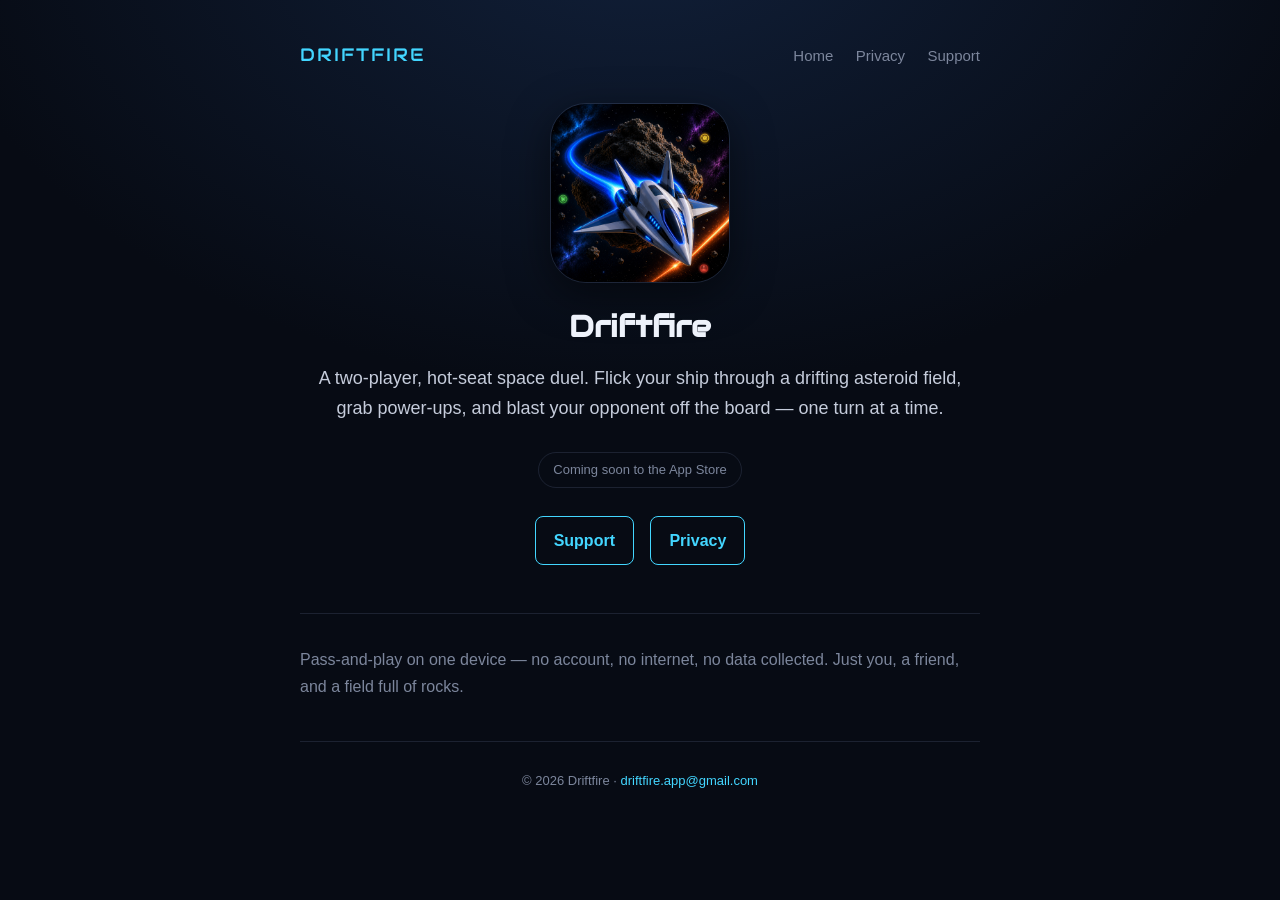
==== index.html @ 2de9d7df "site: match the in-game wordmark font (Audiowide, OFL) + cache-bust CSS" ====
<!doctype html>
<html lang="en">
<head>
  <meta charset="utf-8">
  <meta name="viewport" content="width=device-width, initial-scale=1">
  <title>Driftfire</title>
  <meta name="description" content="Driftfire — a two-player hot-seat space duel through a drifting asteroid field.">
  <link rel="stylesheet" href="style.css?v=2">
  <link rel="icon" href="assets/hero.png?v=2">
</head>
<body>
  <div class="wrap">
    <header class="site">
      <a class="brand" href="./">DRIFTFIRE</a>
      <nav>
        <a href="./">Home</a>
        <a href="privacy.html">Privacy</a>
        <a href="support.html">Support</a>
      </nav>
    </header>

    <section class="hero">
      <img src="assets/hero.png?v=2" alt="Driftfire app icon — a starfighter banking around an asteroid">
      <h1>Driftfire</h1>
      <p class="lead">A two-player, hot-seat space duel. Flick your ship through a drifting
        asteroid field, grab power-ups, and blast your opponent off the board — one turn at a time.</p>
      <div class="badge">Coming soon to the App Store</div>
      <div class="btns">
        <a class="btn" href="support.html">Support</a>
        <a class="btn" href="privacy.html">Privacy</a>
      </div>
    </section>

    <hr>
    <p class="muted">Pass-and-play on one device — no account, no internet, no data collected.
      Just you, a friend, and a field full of rocks.</p>

    <footer class="site">
      &copy; 2026 Driftfire &middot;
      <a href="mailto:driftfire.app@gmail.com">driftfire.app@gmail.com</a>
    </footer>
  </div>
</body>
</html>
---- style.css ----
:root {
  --bg: #070b14;
  --panel: rgba(255, 255, 255, 0.03);
  --text: #c5ccdb;
  --head: #eef2fb;
  --muted: #7c869c;
  --accent: #43d6ff;
  --border: rgba(120, 140, 180, 0.18);
}
@font-face {
  font-family: "Audiowide";
  src: url("assets/fonts/Audiowide-Regular.ttf") format("truetype");
  font-display: swap;
}
* { box-sizing: border-box; }
html { -webkit-text-size-adjust: 100%; }
body {
  margin: 0;
  font: 16px/1.7 -apple-system, BlinkMacSystemFont, "Segoe UI", Roboto, Helvetica, Arial, sans-serif;
  color: var(--text);
  background: radial-gradient(1200px 800px at 50% -10%, #11203a 0%, #070b14 60%) no-repeat, var(--bg);
  background-attachment: fixed;
  min-height: 100vh;
}
.wrap { max-width: 720px; margin: 0 auto; padding: 32px 20px 64px; }
header.site {
  display: flex; align-items: center; justify-content: space-between;
  padding: 8px 0 24px; flex-wrap: wrap; gap: 8px;
}
header.site .brand {
  font-family: "Audiowide", system-ui, sans-serif; color: var(--accent); letter-spacing: 2px;
  text-decoration: none; font-size: 18px;
}
header.site nav a { color: var(--muted); text-decoration: none; margin-left: 18px; font-size: 15px; }
header.site nav a:hover { color: var(--accent); }
a { color: var(--accent); text-decoration: none; }
a:hover { text-decoration: underline; }
h1 { font-family: "Audiowide", system-ui, sans-serif; color: var(--head); font-size: 30px; line-height: 1.2; margin: 0.2em 0 0.4em; }
h2 { color: var(--head); font-size: 20px; margin: 1.8em 0 0.5em; }
.muted { color: var(--muted); }
.hero { text-align: center; padding: 8px 0; }
.hero img {
  width: 180px; height: 180px; border-radius: 36px;
  box-shadow: 0 12px 40px rgba(0, 0, 0, 0.5); border: 1px solid var(--border);
}
.hero h1 { margin-top: 18px; }
.lead { font-size: 18px; }
.badge {
  display: inline-block; margin-top: 10px; padding: 6px 14px;
  border: 1px solid var(--border); border-radius: 999px; color: var(--muted); font-size: 13px;
}
.btns { margin: 22px 0 8px; }
.btn {
  display: inline-block; padding: 10px 18px; border: 1px solid var(--accent);
  border-radius: 8px; color: var(--accent); margin: 6px 6px 0; font-weight: 600;
}
.btn:hover { background: rgba(67, 214, 255, 0.1); text-decoration: none; }
.card { background: var(--panel); border: 1px solid var(--border); border-radius: 12px; padding: 2px 22px; margin: 18px 0; }
hr { border: 0; border-top: 1px solid var(--border); margin: 32px 0; }
footer.site {
  color: var(--muted); font-size: 13px; text-align: center;
  padding-top: 28px; border-top: 1px solid var(--border); margin-top: 40px;
}
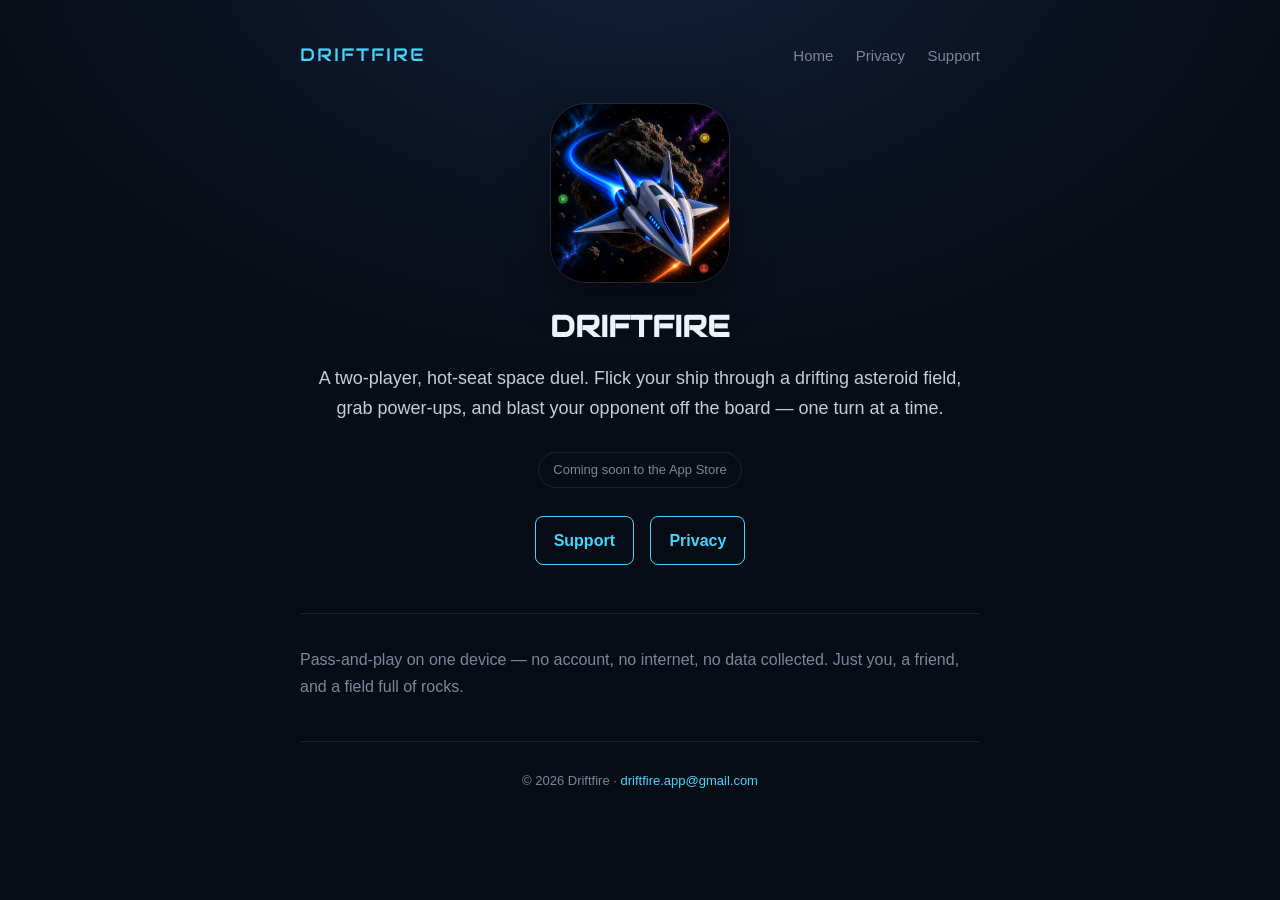
==== commit ceb7b5b0: "site: all-caps DRIFTFIRE wordmark (match app) + document the cache-busting convention" ====
--- a/index.html
+++ b/index.html
@@ -7,6 +7,9 @@
   <meta name="description" content="Driftfire — a two-player hot-seat space duel through a drifting asteroid field.">
   <link rel="stylesheet" href="style.css?v=2">
   <link rel="icon" href="assets/hero.png?v=2">
+  <!-- Cache-busting: GitHub Pages caches assets by filename. When you change a committed asset
+       (hero.png, style.css, a font), bump the ?v=N on its refs here (and CSS @font-face) or
+       visitors keep seeing the old one. See README. -->
 </head>
 <body>
   <div class="wrap">
@@ -21,7 +24,7 @@
 
     <section class="hero">
       <img src="assets/hero.png?v=2" alt="Driftfire app icon — a starfighter banking around an asteroid">
-      <h1>Driftfire</h1>
+      <h1>DRIFTFIRE</h1>
       <p class="lead">A two-player, hot-seat space duel. Flick your ship through a drifting
         asteroid field, grab power-ups, and blast your opponent off the board — one turn at a time.</p>
       <div class="badge">Coming soon to the App Store</div>
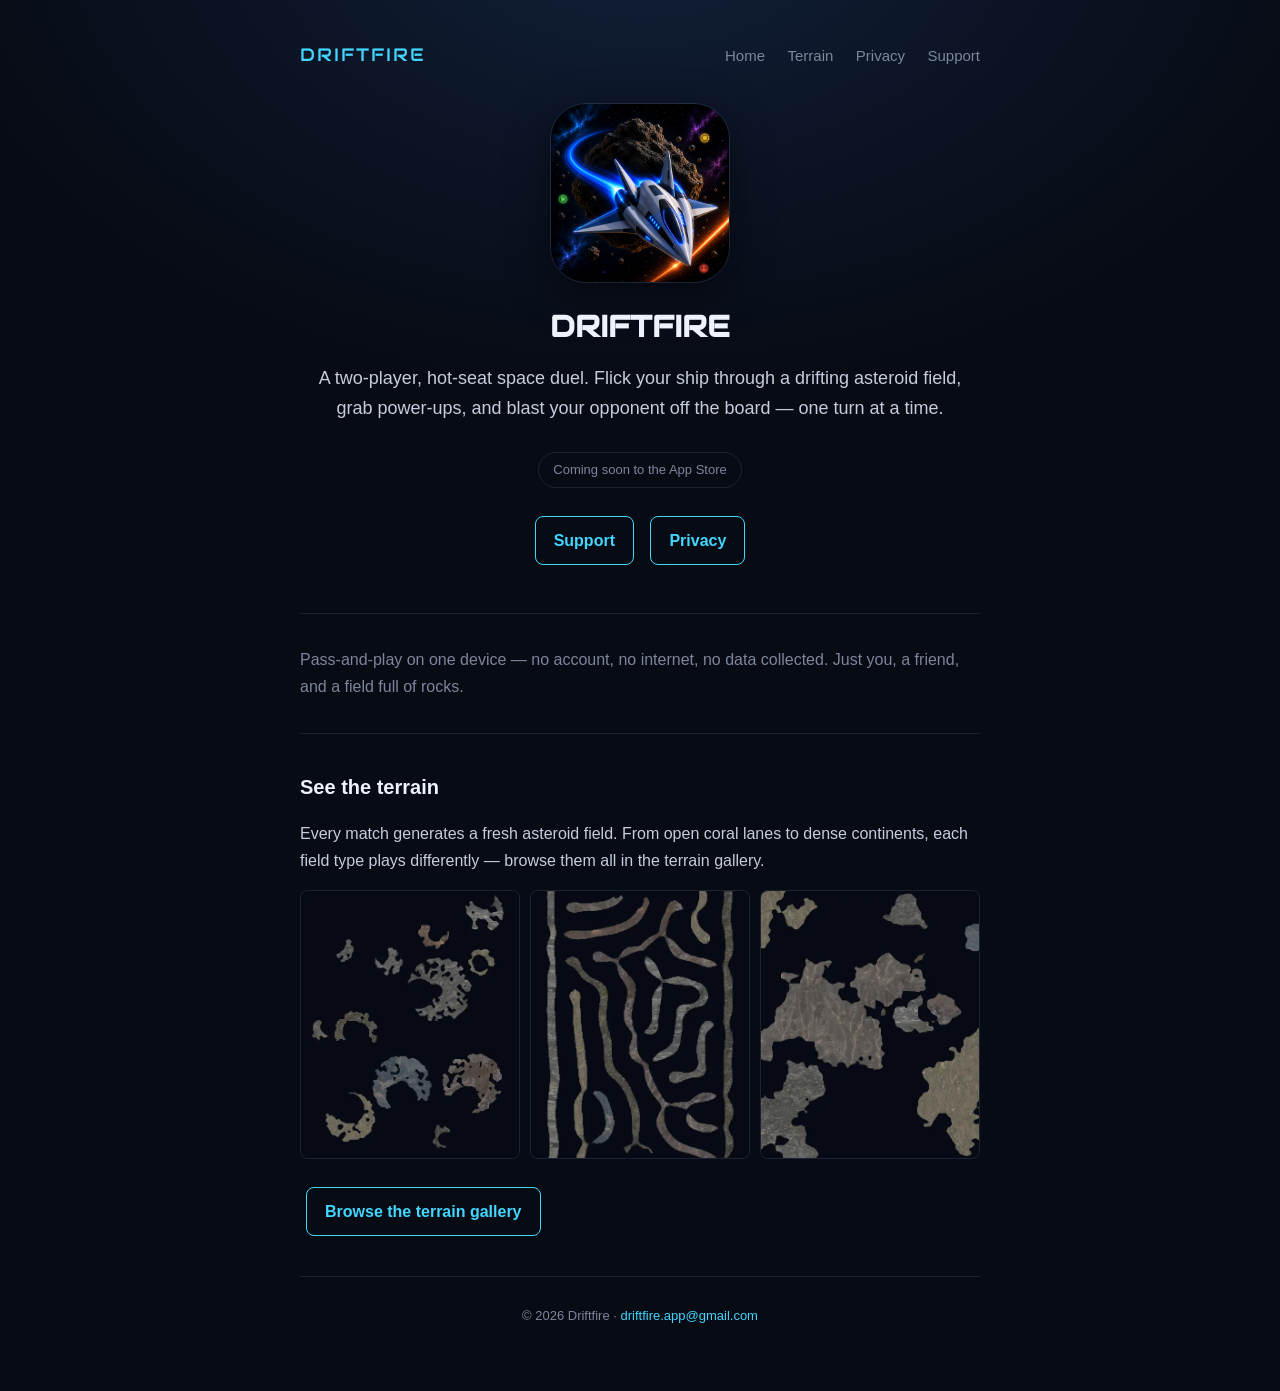
==== commit eba2fc1b: "site: add asteroid terrain gallery page A new gallery.html showing a sample board for every asteroid" ====
--- a/index.html
+++ b/index.html
@@ -5,7 +5,7 @@
   <meta name="viewport" content="width=device-width, initial-scale=1">
   <title>Driftfire</title>
   <meta name="description" content="Driftfire — a two-player hot-seat space duel through a drifting asteroid field.">
-  <link rel="stylesheet" href="style.css?v=2">
+  <link rel="stylesheet" href="style.css?v=3">
   <link rel="icon" href="assets/hero.png?v=2">
   <!-- Cache-busting: GitHub Pages caches assets by filename. When you change a committed asset
        (hero.png, style.css, a font), bump the ?v=N on its refs here (and CSS @font-face) or
@@ -17,6 +17,7 @@
       <a class="brand" href="./">DRIFTFIRE</a>
       <nav>
         <a href="./">Home</a>
+        <a href="gallery.html">Terrain</a>
         <a href="privacy.html">Privacy</a>
         <a href="support.html">Support</a>
       </nav>
@@ -38,6 +39,21 @@
     <p class="muted">Pass-and-play on one device — no account, no internet, no data collected.
       Just you, a friend, and a field full of rocks.</p>
 
+    <hr>
+    <section>
+      <h2>See the terrain</h2>
+      <p>Every match generates a fresh asteroid field. From open coral lanes to dense continents,
+        each field type plays differently — browse them all in the terrain gallery.</p>
+      <div class="teaser-shots">
+        <img src="assets/asteroid-gallery/caves_1001.webp?v=1" alt="A Caves asteroid field" loading="lazy" decoding="async">
+        <img src="assets/asteroid-gallery/coral_open_1001.webp?v=1" alt="An open Coral asteroid field" loading="lazy" decoding="async">
+        <img src="assets/asteroid-gallery/erosion_1001.webp?v=1" alt="A Continents asteroid field" loading="lazy" decoding="async">
+      </div>
+      <div class="btns">
+        <a class="btn" href="gallery.html">Browse the terrain gallery</a>
+      </div>
+    </section>
+
     <footer class="site">
       &copy; 2026 Driftfire &middot;
       <a href="mailto:driftfire.app@gmail.com">driftfire.app@gmail.com</a>
--- a/style.css
+++ b/style.css
@@ -61,3 +61,35 @@
   color: var(--muted); font-size: 13px; text-align: center;
   padding-top: 28px; border-top: 1px solid var(--border); margin-top: 40px;
 }
+header.site nav a[aria-current="page"] { color: var(--head); }
+
+/* --- Asteroid terrain gallery (gallery.html) --- */
+.wrap-wide { max-width: 940px; }
+h2.section {
+  font-family: "Audiowide", system-ui, sans-serif;
+  color: var(--accent); font-size: 14px; letter-spacing: 1.5px; text-transform: uppercase;
+  margin: 2.6em 0 0.6em; padding-bottom: 8px; border-bottom: 1px solid var(--border);
+}
+.style { margin: 0 0 26px; }
+.style-head { display: flex; align-items: baseline; gap: 10px; flex-wrap: wrap; }
+.style-head h3 { color: var(--head); font-size: 18px; margin: 0; }
+.tag {
+  font-size: 11px; letter-spacing: 0.5px; text-transform: uppercase;
+  padding: 2px 9px; border-radius: 999px; border: 1px solid var(--border); color: var(--muted);
+}
+.tag-rec { border-color: var(--accent); color: var(--accent); }
+.style .desc { margin: 8px 0 12px; }
+/* One sample board per style, shown at a fixed preview width; max-width:100% caps it on a phone. */
+.shots img {
+  width: 320px; max-width: 100%; height: auto; display: block; border-radius: 8px;
+  border: 1px solid var(--border); background: var(--bg);
+}
+
+/* Home-page gallery teaser — a 3-across grid. minmax(0, 1fr), not 1fr: 1fr tracks keep
+   min-width:auto, so the images' intrinsic width would force the grid wider than a phone viewport
+   and scroll the page sideways. */
+.teaser-shots { display: grid; grid-template-columns: repeat(3, minmax(0, 1fr)); gap: 10px; margin: 16px 0; }
+.teaser-shots img {
+  width: 100%; height: auto; display: block; border-radius: 8px;
+  border: 1px solid var(--border); background: var(--bg);
+}
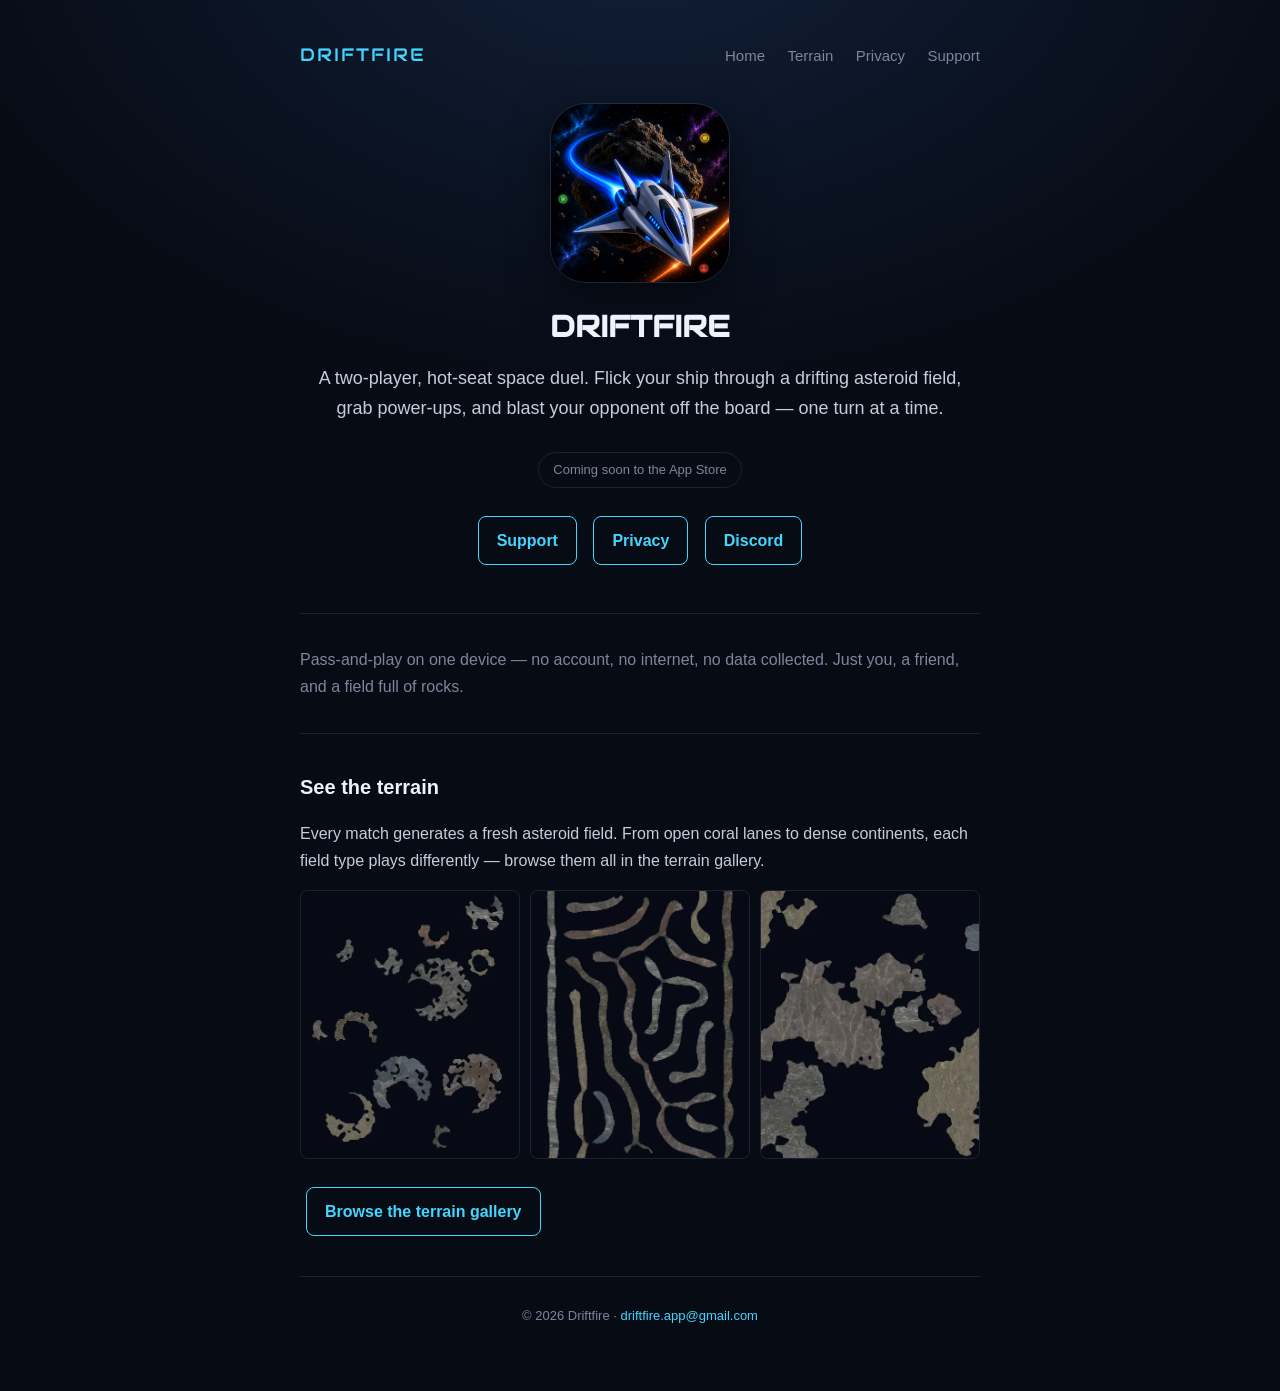
==== commit 45993b9f: "site: prefer the in-game report; demote GitHub to secondary; add Discord The in-game 'Report a probl" ====
--- a/index.html
+++ b/index.html
@@ -5,7 +5,7 @@
   <meta name="viewport" content="width=device-width, initial-scale=1">
   <title>Driftfire</title>
   <meta name="description" content="Driftfire — a two-player hot-seat space duel through a drifting asteroid field.">
-  <link rel="stylesheet" href="style.css?v=3">
+  <link rel="stylesheet" href="style.css?v=5">
   <link rel="icon" href="assets/hero.png?v=2">
   <!-- Cache-busting: GitHub Pages caches assets by filename. When you change a committed asset
        (hero.png, style.css, a font), bump the ?v=N on its refs here (and CSS @font-face) or
@@ -32,6 +32,7 @@
       <div class="btns">
         <a class="btn" href="support.html">Support</a>
         <a class="btn" href="privacy.html">Privacy</a>
+        <a class="btn" href="https://discord.gg/fnXEzUDzbh">Discord</a>
       </div>
     </section>
 
@@ -45,9 +46,9 @@
       <p>Every match generates a fresh asteroid field. From open coral lanes to dense continents,
         each field type plays differently — browse them all in the terrain gallery.</p>
       <div class="teaser-shots">
-        <img src="assets/asteroid-gallery/caves_1001.webp?v=1" alt="A Caves asteroid field" loading="lazy" decoding="async">
-        <img src="assets/asteroid-gallery/coral_open_1001.webp?v=1" alt="An open Coral asteroid field" loading="lazy" decoding="async">
-        <img src="assets/asteroid-gallery/erosion_1001.webp?v=1" alt="A Continents asteroid field" loading="lazy" decoding="async">
+        <img src="assets/asteroid-gallery/caves_1001.webp?v=2" alt="A Caves asteroid field" loading="lazy" decoding="async">
+        <img src="assets/asteroid-gallery/coral_open_1001.webp?v=2" alt="An open Coral asteroid field" loading="lazy" decoding="async">
+        <img src="assets/asteroid-gallery/erosion_1001.webp?v=2" alt="A Continents asteroid field" loading="lazy" decoding="async">
       </div>
       <div class="btns">
         <a class="btn" href="gallery.html">Browse the terrain gallery</a>
--- a/style.css
+++ b/style.css
@@ -65,11 +65,6 @@
 
 /* --- Asteroid terrain gallery (gallery.html) --- */
 .wrap-wide { max-width: 940px; }
-h2.section {
-  font-family: "Audiowide", system-ui, sans-serif;
-  color: var(--accent); font-size: 14px; letter-spacing: 1.5px; text-transform: uppercase;
-  margin: 2.6em 0 0.6em; padding-bottom: 8px; border-bottom: 1px solid var(--border);
-}
 .style { margin: 0 0 26px; }
 .style-head { display: flex; align-items: baseline; gap: 10px; flex-wrap: wrap; }
 .style-head h3 { color: var(--head); font-size: 18px; margin: 0; }
@@ -79,9 +74,20 @@
 }
 .tag-rec { border-color: var(--accent); color: var(--accent); }
 .style .desc { margin: 8px 0 12px; }
-/* One sample board per style, shown at a fixed preview width; max-width:100% caps it on a phone. */
-.shots img {
-  width: 320px; max-width: 100%; height: auto; display: block; border-radius: 8px;
+/* Each style's default-parameter lead: one image at a comfortable headline size. */
+.lead-shot img {
+  width: 380px; max-width: 100%; height: auto; display: block; border-radius: 8px;
+  border: 1px solid var(--border); background: var(--bg);
+}
+/* A param-varying style's randomized variations: a smaller 3-across strip below the lead.
+   minmax(0, 1fr), not 1fr, so the thumbnails shrink on a phone instead of overflowing the viewport. */
+.variations { margin-top: 12px; }
+.vary-label { color: var(--muted); font-size: 13px; margin: 0 0 8px; }
+.vary-shots {
+  display: grid; grid-template-columns: repeat(3, minmax(0, 1fr)); gap: 8px; max-width: 460px;
+}
+.vary-shots img {
+  width: 100%; height: auto; display: block; border-radius: 6px;
   border: 1px solid var(--border); background: var(--bg);
 }
 
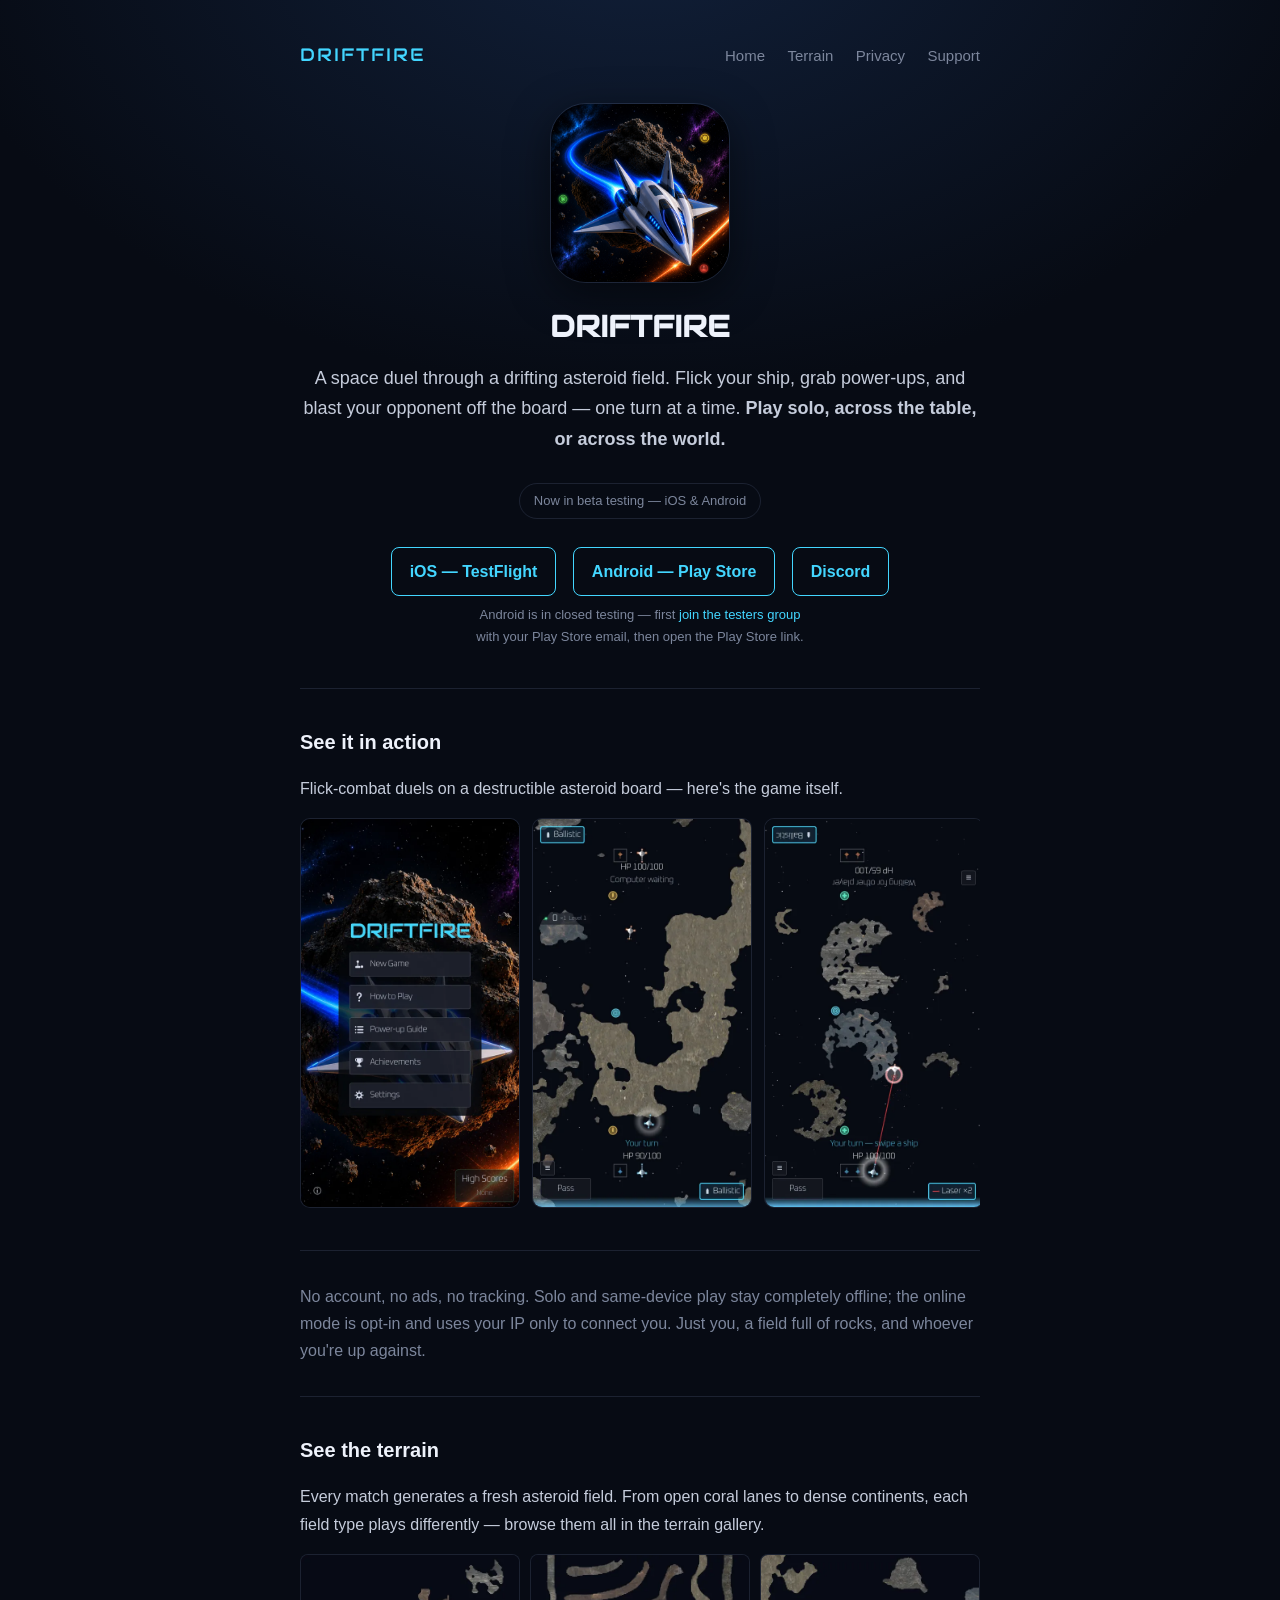
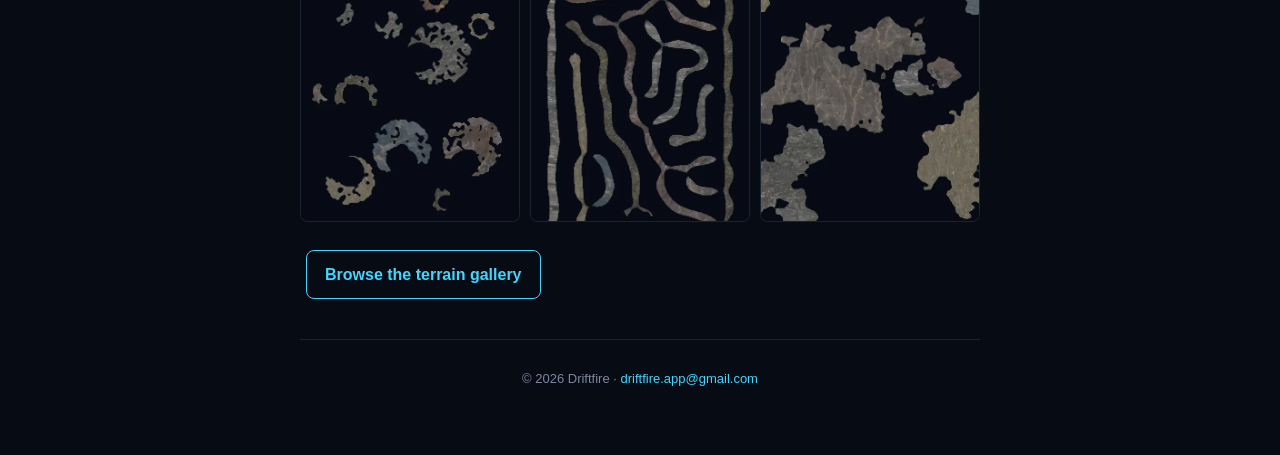
==== commit 3ea9cc04: "Add gameplay screenshots and reposition site for solo/local/online beta Screenshots (index.html): - " ====
--- a/index.html
+++ b/index.html
@@ -4,8 +4,8 @@
   <meta charset="utf-8">
   <meta name="viewport" content="width=device-width, initial-scale=1">
   <title>Driftfire</title>
-  <meta name="description" content="Driftfire — a two-player hot-seat space duel through a drifting asteroid field.">
-  <link rel="stylesheet" href="style.css?v=5">
+  <meta name="description" content="Driftfire — a space duel through a drifting asteroid field. Play solo, across the table, or across the world.">
+  <link rel="stylesheet" href="style.css?v=6">
   <link rel="icon" href="assets/hero.png?v=2">
   <!-- Cache-busting: GitHub Pages caches assets by filename. When you change a committed asset
        (hero.png, style.css, a font), bump the ?v=N on its refs here (and CSS @font-face) or
@@ -26,19 +26,41 @@
     <section class="hero">
       <img src="assets/hero.png?v=2" alt="Driftfire app icon — a starfighter banking around an asteroid">
       <h1>DRIFTFIRE</h1>
-      <p class="lead">A two-player, hot-seat space duel. Flick your ship through a drifting
-        asteroid field, grab power-ups, and blast your opponent off the board — one turn at a time.</p>
-      <div class="badge">Coming soon to the App Store</div>
+      <p class="lead">A space duel through a drifting asteroid field. Flick your ship, grab
+        power-ups, and blast your opponent off the board — one turn at a time.
+        <strong>Play solo, across the table, or across the world.</strong></p>
+      <div class="badge">Now in beta testing — iOS &amp; Android</div>
       <div class="btns">
-        <a class="btn" href="support.html">Support</a>
-        <a class="btn" href="privacy.html">Privacy</a>
+        <a class="btn" href="https://testflight.apple.com/join/Y1Fp7TJX">iOS — TestFlight</a>
+        <a class="btn" href="https://play.google.com/apps/testing/app.driftfire.game">Android — Play Store</a>
         <a class="btn" href="https://discord.gg/fnXEzUDzbh">Discord</a>
+      </div>
+      <p class="muted beta-note">Android is in closed testing — first
+        <a href="https://groups.google.com/g/driftfireplay.testers">join the testers group</a>
+        with your Play&nbsp;Store email, then open the Play Store link.</p>
+    </section>
+
+    <hr>
+    <section>
+      <h2>See it in action</h2>
+      <p>Flick-combat duels on a destructible asteroid board — here's the game itself.</p>
+      <div class="shots-shelf">
+        <img src="assets/screenshots/01-menu.webp"
+             alt="Driftfire's main menu — the logo over a starfighter banking around a glowing asteroid, with New Game, How to Play, Power-up Guide, Achievements, and Settings."
+             width="540" height="960" loading="lazy" decoding="async">
+        <img src="assets/screenshots/02-battle-vs-ai.webp"
+             alt="A turn-based match against the computer: two starfighters over a tan asteroid field, health bars, a Ballistic weapon selected, and the 'Your turn' prompt."
+             width="540" height="960" loading="lazy" decoding="async">
+        <img src="assets/screenshots/03-beam-strike.webp"
+             alt="A laser strike landing for 35 damage on an enemy ship among bored-out asteroids, with the 'Your turn — swipe a ship' prompt and a Laser ×2 weapon."
+             width="540" height="960" loading="lazy" decoding="async">
       </div>
     </section>
 
     <hr>
-    <p class="muted">Pass-and-play on one device — no account, no internet, no data collected.
-      Just you, a friend, and a field full of rocks.</p>
+    <p class="muted">No account, no ads, no tracking. Solo and same-device play stay completely
+      offline; the online mode is opt-in and uses your IP only to connect you. Just you, a field
+      full of rocks, and whoever you're up against.</p>
 
     <hr>
     <section>
--- a/style.css
+++ b/style.css
@@ -99,3 +99,21 @@
   width: 100%; height: auto; display: block; border-radius: 8px;
   border: 1px solid var(--border); background: var(--bg);
 }
+
+/* Under the store buttons: the Android closed-testing caveat. */
+.beta-note { font-size: 13px; margin: 6px auto 0; max-width: 46ch; }
+
+/* Home-page gameplay screenshots — a horizontal, swipeable shelf. Phone shots are tall (9:16), so a
+   scroll-snap row keeps each one legible on a phone (one image plus a peek of the next, native
+   swipe) instead of shrinking a desktop row to illegibility or blowing up the page height. The row
+   scrolls sideways INSIDE itself; the page body never does. */
+.shots-shelf {
+  display: flex; gap: 12px; margin: 16px 0; padding-bottom: 10px;
+  overflow-x: auto; scroll-snap-type: x mandatory;
+  -webkit-overflow-scrolling: touch;
+  scrollbar-width: thin; scrollbar-color: var(--border) transparent;
+}
+.shots-shelf img {
+  flex: 0 0 auto; width: 220px; max-width: 78vw; height: auto; scroll-snap-align: start;
+  border-radius: 10px; border: 1px solid var(--border); background: var(--bg);
+}
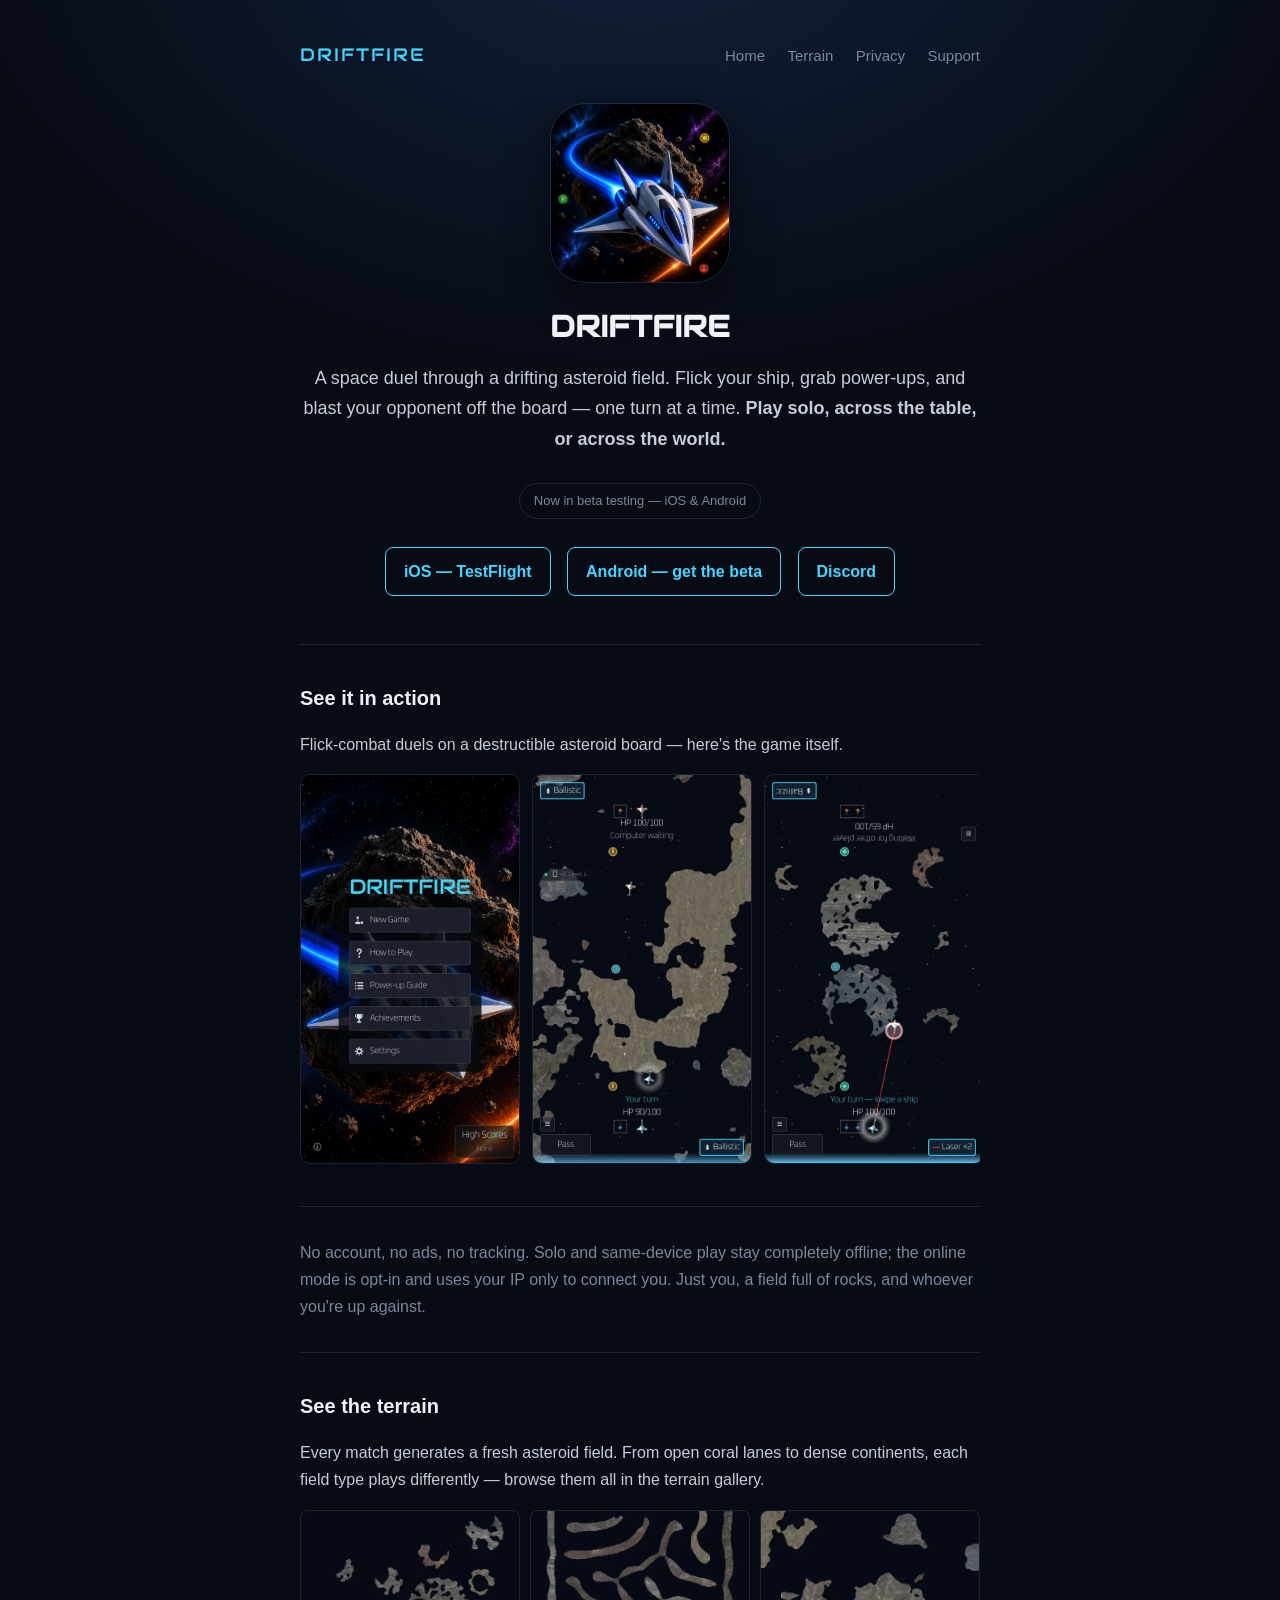
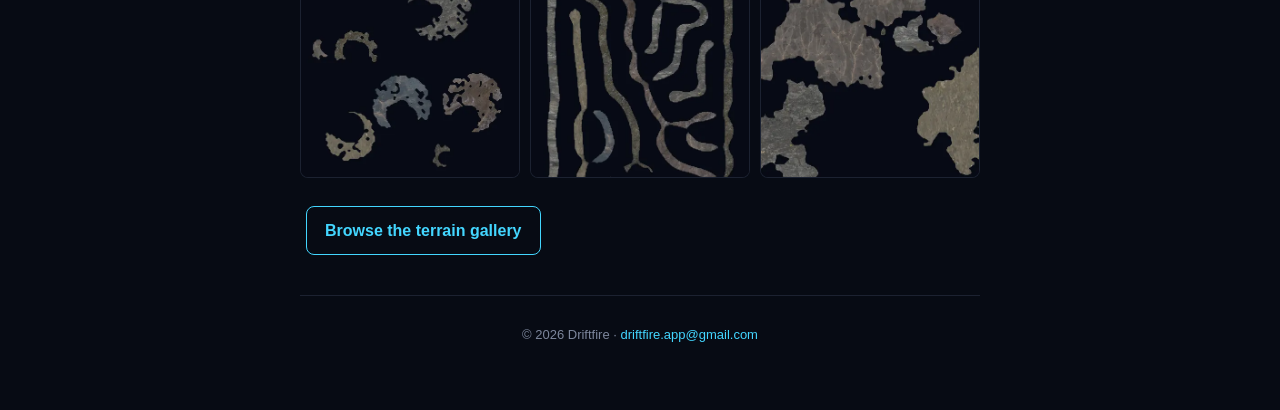
==== commit 911a2b72: "Android beta: dedicated onboarding page instead of a bare Play link A direct play.google.com/apps/te" ====
--- a/index.html
+++ b/index.html
@@ -32,12 +32,9 @@
       <div class="badge">Now in beta testing — iOS &amp; Android</div>
       <div class="btns">
         <a class="btn" href="https://testflight.apple.com/join/Y1Fp7TJX">iOS — TestFlight</a>
-        <a class="btn" href="https://play.google.com/apps/testing/app.driftfire.game">Android — Play Store</a>
+        <a class="btn" href="android-beta.html">Android — get the beta</a>
         <a class="btn" href="https://discord.gg/fnXEzUDzbh">Discord</a>
       </div>
-      <p class="muted beta-note">Android is in closed testing — first
-        <a href="https://groups.google.com/g/driftfireplay.testers">join the testers group</a>
-        with your Play&nbsp;Store email, then open the Play Store link.</p>
     </section>
 
     <hr>
--- a/style.css
+++ b/style.css
@@ -100,9 +100,6 @@
   border: 1px solid var(--border); background: var(--bg);
 }
 
-/* Under the store buttons: the Android closed-testing caveat. */
-.beta-note { font-size: 13px; margin: 6px auto 0; max-width: 46ch; }
-
 /* Home-page gameplay screenshots — a horizontal, swipeable shelf. Phone shots are tall (9:16), so a
    scroll-snap row keeps each one legible on a phone (one image plus a peek of the next, native
    swipe) instead of shrinking a desktop row to illegibility or blowing up the page height. The row
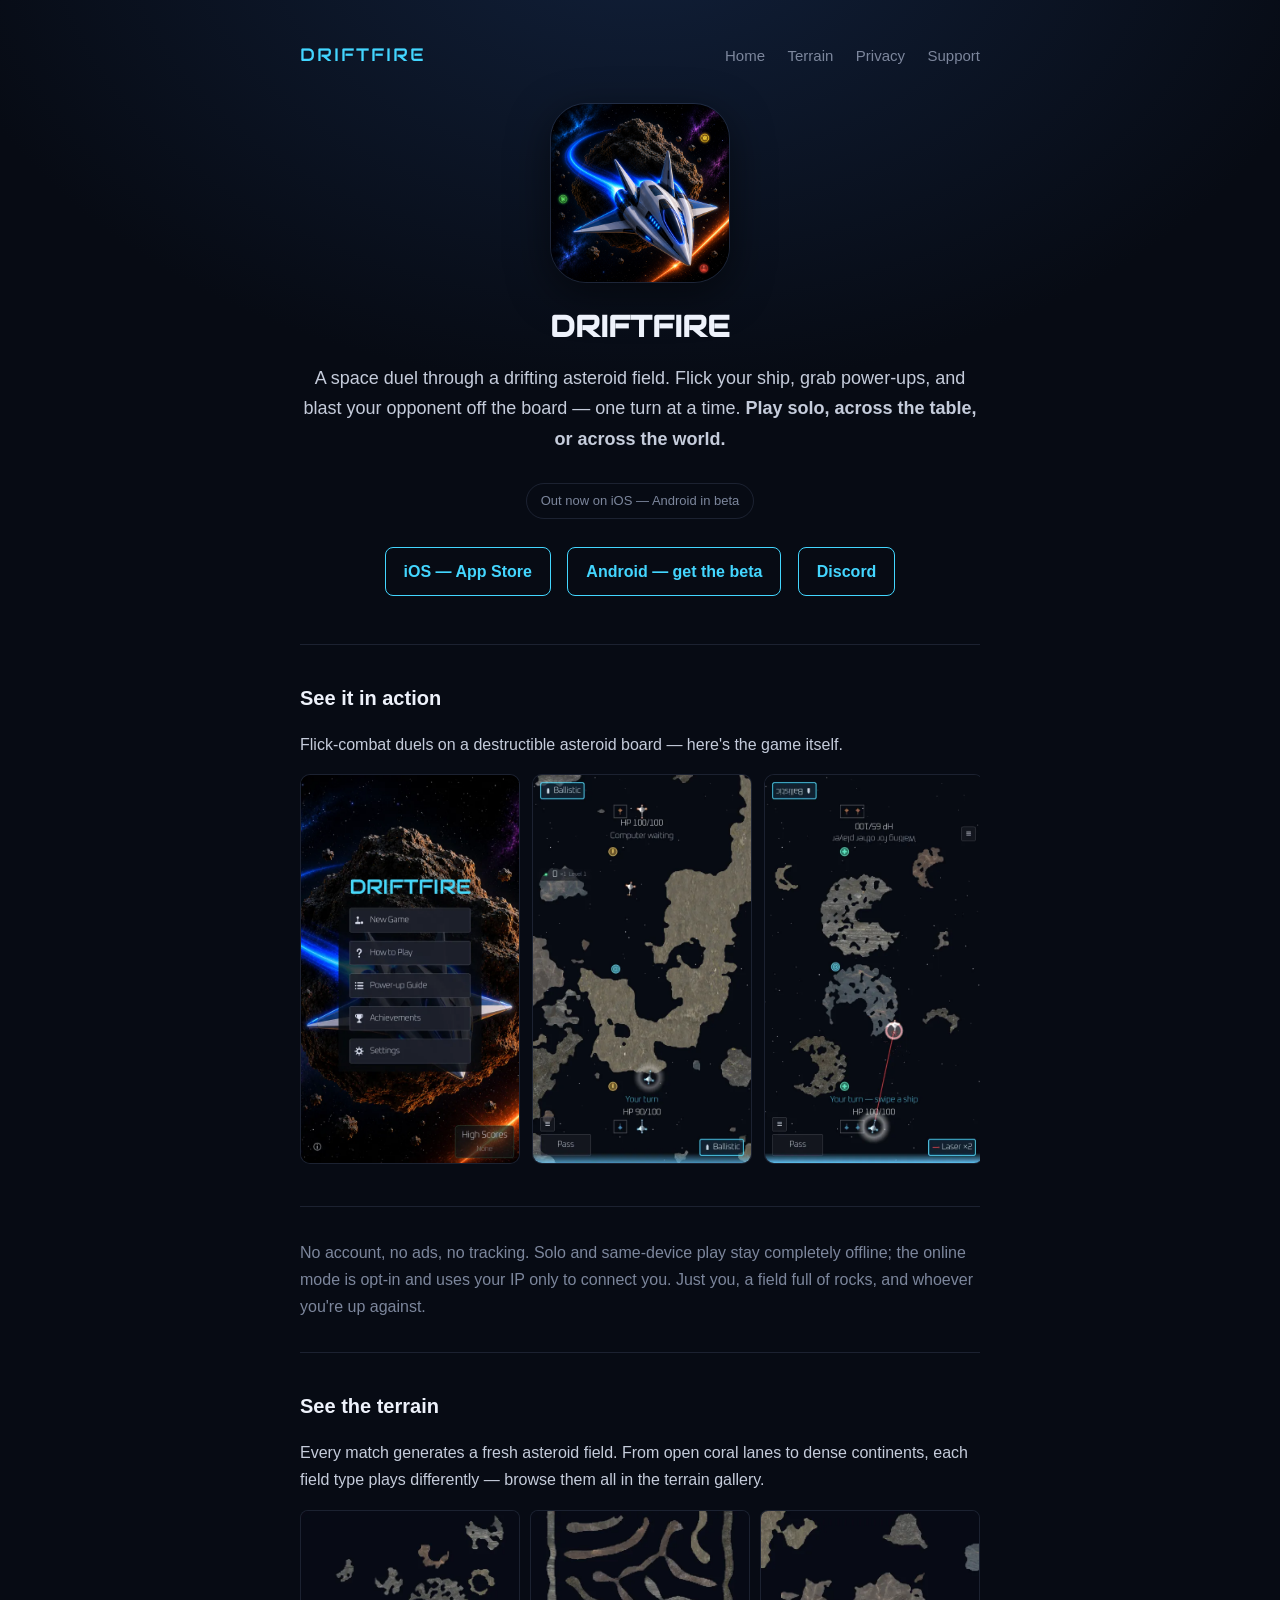
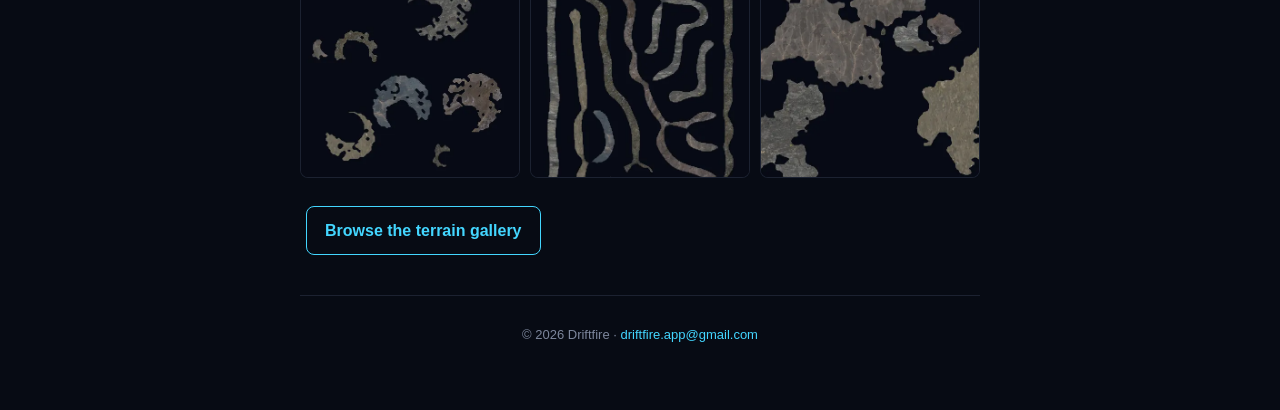
==== commit 8e6a5fa5: "Link the released iOS app on the App Store Replace the TestFlight button with the App Store listing " ====
--- a/index.html
+++ b/index.html
@@ -29,9 +29,9 @@
       <p class="lead">A space duel through a drifting asteroid field. Flick your ship, grab
         power-ups, and blast your opponent off the board — one turn at a time.
         <strong>Play solo, across the table, or across the world.</strong></p>
-      <div class="badge">Now in beta testing — iOS &amp; Android</div>
+      <div class="badge">Out now on iOS — Android in beta</div>
       <div class="btns">
-        <a class="btn" href="https://testflight.apple.com/join/Y1Fp7TJX">iOS — TestFlight</a>
+        <a class="btn" href="https://apps.apple.com/us/app/driftfire/id6785091881">iOS — App Store</a>
         <a class="btn" href="android-beta.html">Android — get the beta</a>
         <a class="btn" href="https://discord.gg/fnXEzUDzbh">Discord</a>
       </div>
--- a/style.css
+++ b/style.css
@@ -6,6 +6,7 @@
   --muted: #7c869c;
   --accent: #43d6ff;
   --border: rgba(120, 140, 180, 0.18);
+  --warn: #ffcf4a;
 }
 @font-face {
   font-family: "Audiowide";
@@ -56,6 +57,16 @@
 }
 .btn:hover { background: rgba(67, 214, 255, 0.1); text-decoration: none; }
 .card { background: var(--panel); border: 1px solid var(--border); border-radius: 12px; padding: 2px 22px; margin: 18px 0; }
+
+/* Warning callout — a yellow-tinted card with an inline-SVG warning icon (no icon font needed). */
+.callout-warn {
+  display: flex; gap: 12px; align-items: flex-start; padding: 16px 20px;
+  border-color: rgba(255, 207, 74, 0.45); background: rgba(255, 207, 74, 0.08);
+}
+.callout-warn .callout-icon { flex: 0 0 auto; color: var(--warn); line-height: 0; margin-top: 2px; }
+.callout-warn .callout-icon svg { display: block; width: 22px; height: 22px; }
+.callout-warn p { margin: 0; }
+.callout-warn strong { color: var(--warn); }
 hr { border: 0; border-top: 1px solid var(--border); margin: 32px 0; }
 footer.site {
   color: var(--muted); font-size: 13px; text-align: center;
